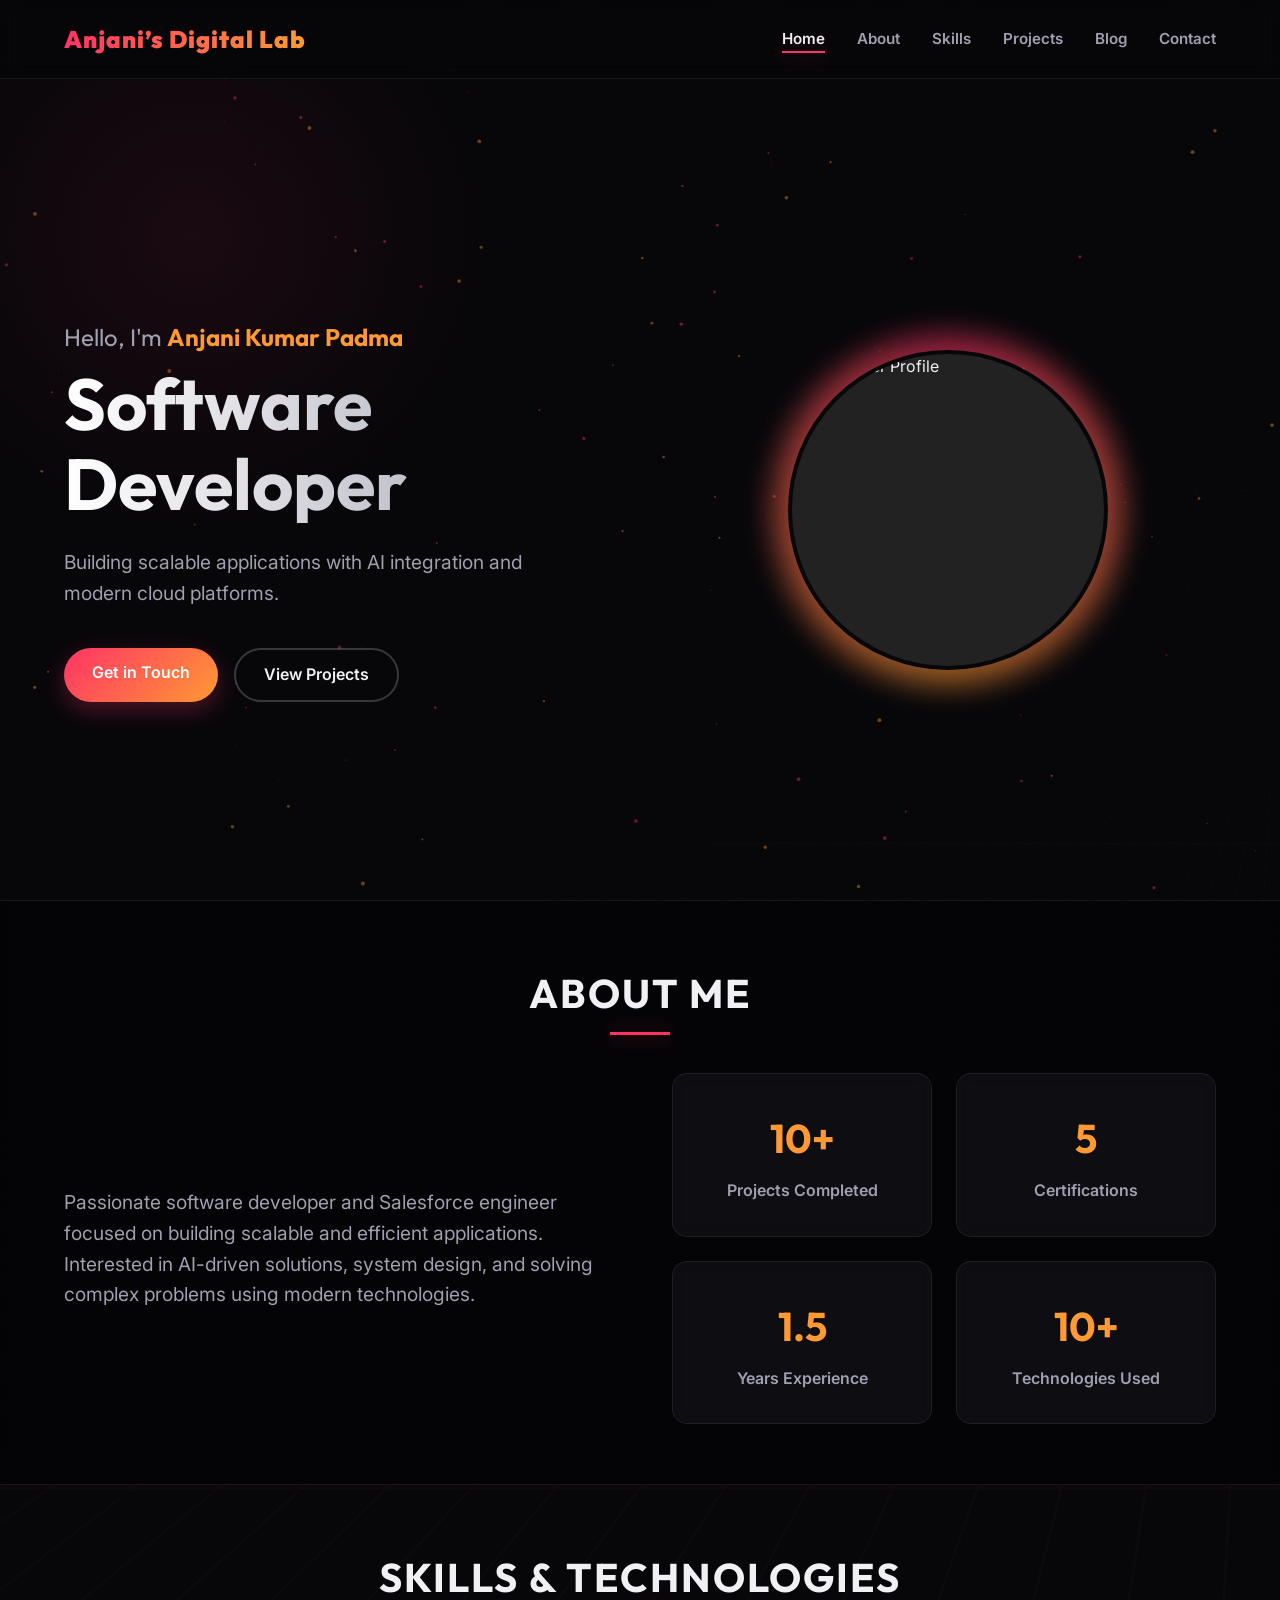
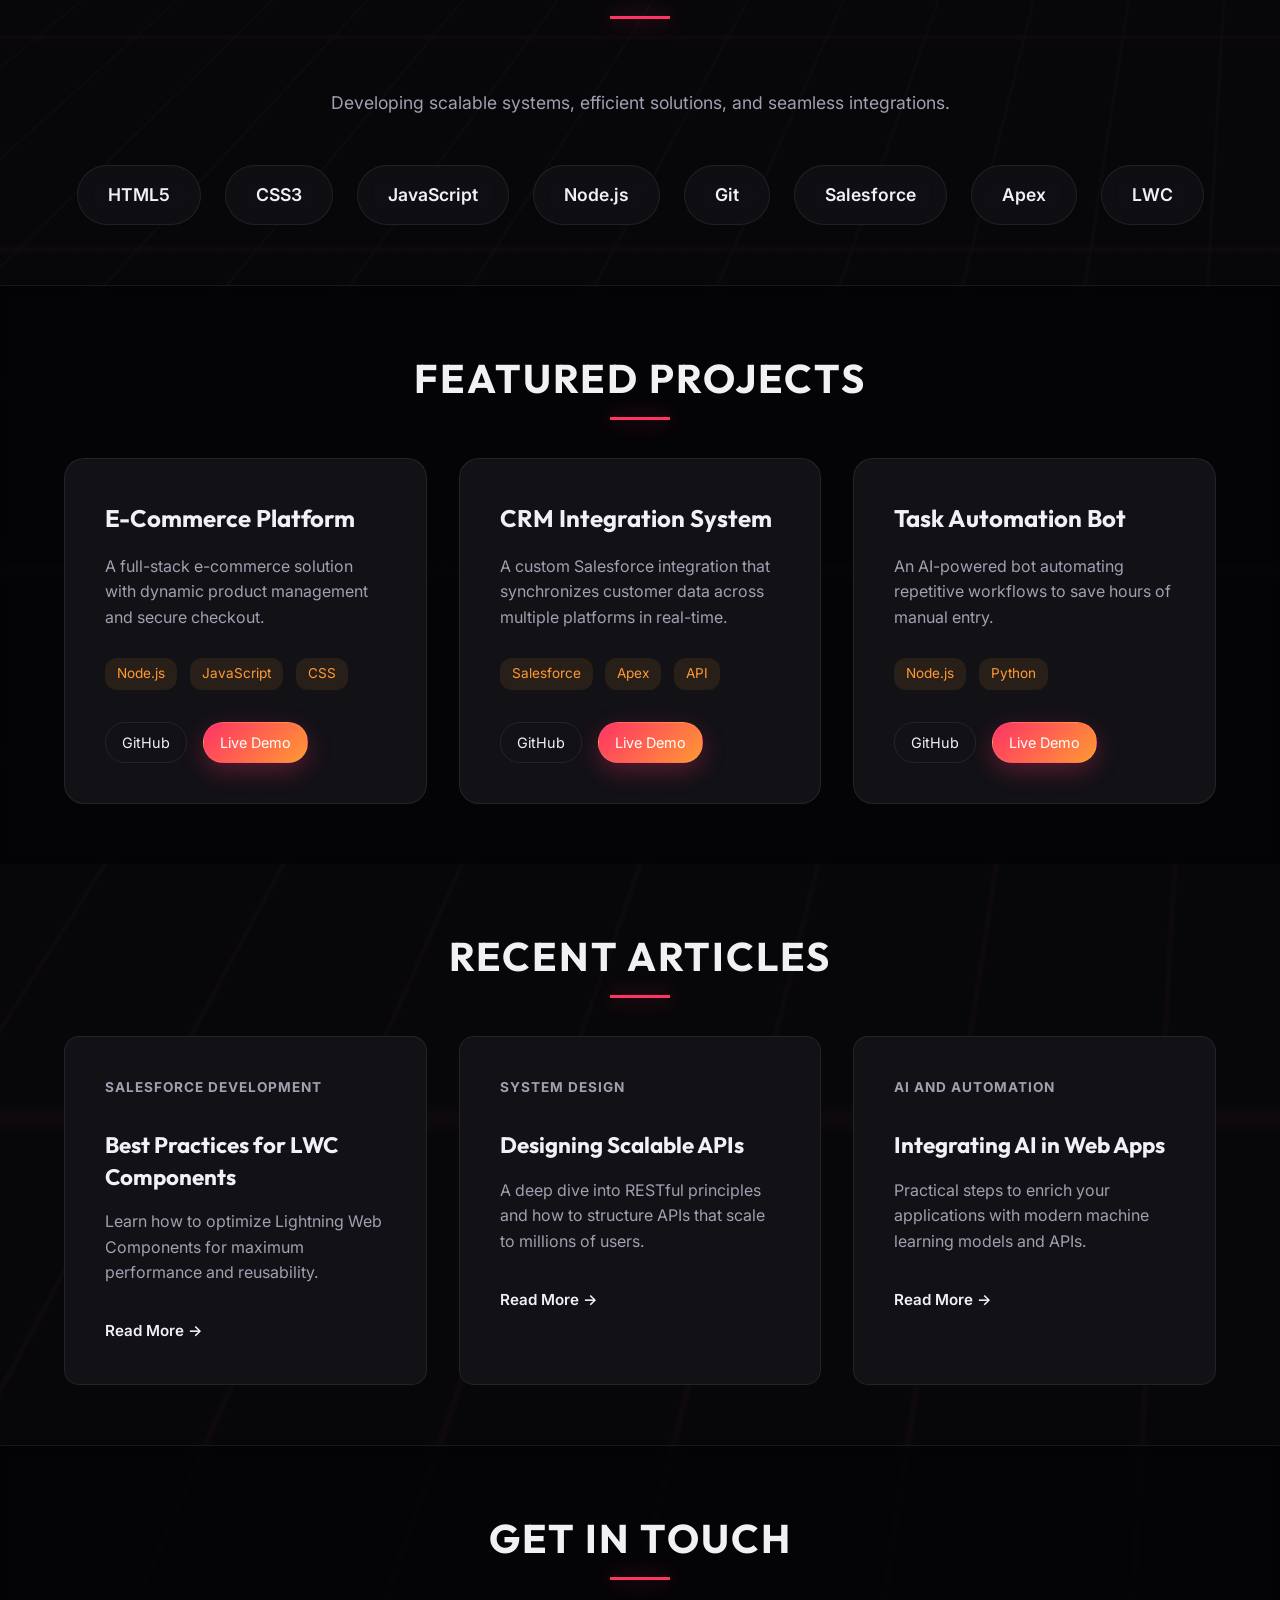
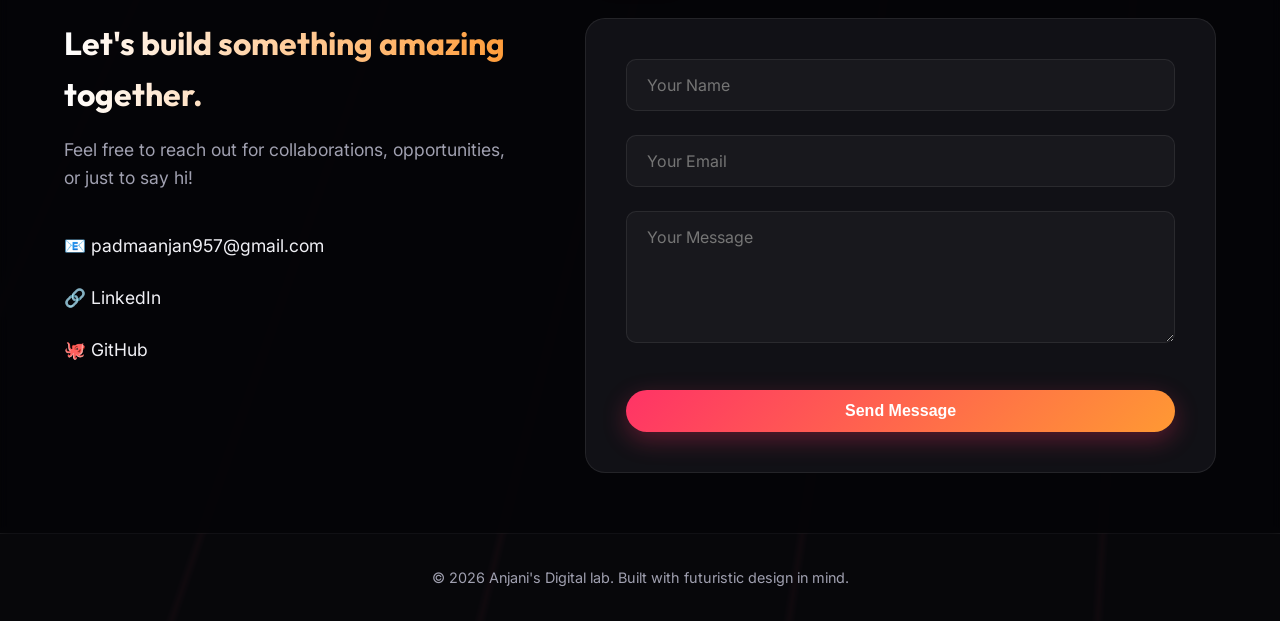
==== index.html @ 0fab0968 "Add files via upload" ====
<!DOCTYPE html>
<html lang="en">

<head>
    <meta charset="UTF-8">
    <meta name="viewport" content="width=device-width, initial-scale=1.0">
    <meta name="description" content="Modern Personal Portfolio of a Software Developer">
    <title>Software Developer Portfolio</title>
    <link rel="stylesheet" href="style.css">
    <link
        href="https://fonts.googleapis.com/css2?family=Inter:wght@300;400;600;800&family=Outfit:wght@400;700;900&display=swap"
        rel="stylesheet">
</head>

<body>
    <!-- Animated Cyberpunk Background -->
    <div class="cyber-grid"></div>
    <canvas id="particleCanvas"></canvas>

    <nav class="navbar">
        <div class="nav-logo">Anjani’s Digital Lab</div>
        <ul class="nav-links">
            <li><a href="#hero" class="active">Home</a></li>
            <li><a href="#about">About</a></li>
            <li><a href="#skills">Skills</a></li>
            <li><a href="#projects">Projects</a></li>
            <li><a href="#blog">Blog</a></li>
            <li><a href="#contact">Contact</a></li>
        </ul>
        <div class="hamburger">
            <span class="bar"></span>
            <span class="bar"></span>
            <span class="bar"></span>
        </div>
    </nav>

    <main>
        <!-- Hero Section -->
        <section id="hero" class="hero-section">
            <div class="hero-content">
                <h2 class="greeting">Hello, I'm <span class="highlight">Anjani Kumar Padma</span></h2>
                <h1 class="title">Software Developer</h1>
                <p class="subtitle">Building scalable applications with AI integration and modern cloud platforms.
                </p>
                <div class="hero-buttons">
                    <a href="#contact" class="btn btn-primary">Get in Touch</a>
                    <a href="#projects" class="btn btn-outline">View Projects</a>
                </div>
            </div>
            <div class="hero-image-container">
                <div class="glow-circle"></div>
                <img src="assets/profile-placeholder.jpg" alt="Developer Profile" class="hero-img" id="profile-img">
            </div>
        </section>

        <!-- About Section -->
        <section id="about" class="about-section">
            <h2 class="section-title">About Me</h2>
            <div class="about-container">
                <div class="about-text">
                    <p>Passionate software developer and Salesforce engineer focused on building scalable and efficient
                        applications. Interested in AI-driven solutions, system design, and solving complex problems
                        using modern technologies.
                    </p>
                </div>
                <div class="metrics-grid">
                    <div class="metric-card">
                        <h3>10+</h3>
                        <p>Projects Completed</p>
                    </div>
                    <div class="metric-card">
                        <h3>5</h3>
                        <p>Certifications</p>
                    </div>
                    <div class="metric-card">
                        <h3>1.5</h3>
                        <p>Years Experience</p>
                    </div>
                    <div class="metric-card">
                        <h3>10+</h3>
                        <p>Technologies Used</p>
                    </div>
                </div>
            </div>
        </section>

        <!-- Skills Section -->
        <section id="skills" class="skills-section">
            <h2 class="section-title">Skills & Technologies</h2>
            <p class="section-subtitle">Developing scalable systems, efficient solutions, and seamless integrations.</p>
            <div class="skills-grid">
                <div class="skill-badge">HTML5</div>
                <div class="skill-badge">CSS3</div>
                <div class="skill-badge">JavaScript</div>
                <div class="skill-badge">Node.js</div>
                <div class="skill-badge">Git</div>
                <div class="skill-badge">Salesforce</div>
                <div class="skill-badge">Apex</div>
                <div class="skill-badge">LWC</div>
            </div>
        </section>

        <!-- Projects Section -->
        <section id="projects" class="projects-section">
            <h2 class="section-title">Featured Projects</h2>
            <div class="projects-grid">
                <div class="project-card">
                    <div class="project-content">
                        <h3>E-Commerce Platform</h3>
                        <p>A full-stack e-commerce solution with dynamic product management and secure checkout.</p>
                        <div class="project-tech">
                            <span>Node.js</span><span>JavaScript</span><span>CSS</span>
                        </div>
                        <div class="project-links">
                            <a href="#" class="btn-small">GitHub</a>
                            <a href="#" class="btn-small btn-primary">Live Demo</a>
                        </div>
                    </div>
                </div>
                <div class="project-card">
                    <div class="project-content">
                        <h3>CRM Integration System</h3>
                        <p>A custom Salesforce integration that synchronizes customer data across multiple platforms in
                            real-time.</p>
                        <div class="project-tech">
                            <span>Salesforce</span><span>Apex</span><span>API</span>
                        </div>
                        <div class="project-links">
                            <a href="#" class="btn-small">GitHub</a>
                            <a href="#" class="btn-small btn-primary">Live Demo</a>
                        </div>
                    </div>
                </div>
                <div class="project-card">
                    <div class="project-content">
                        <h3>Task Automation Bot</h3>
                        <p>An AI-powered bot automating repetitive workflows to save hours of manual entry.</p>
                        <div class="project-tech">
                            <span>Node.js</span><span>Python</span>
                        </div>
                        <div class="project-links">
                            <a href="#" class="btn-small">GitHub</a>
                            <a href="#" class="btn-small btn-primary">Live Demo</a>
                        </div>
                    </div>
                </div>
            </div>
        </section>

        <!-- Blog Section -->
        <section id="blog" class="blog-section">
            <h2 class="section-title">Recent Articles</h2>
            <div class="blog-grid">
                <article class="blog-card">
                    <p class="blog-category">Salesforce Development</p>
                    <h3>Best Practices for LWC Components</h3>
                    <p>Learn how to optimize Lightning Web Components for maximum performance and reusability.</p>
                    <a href="blog-lwc.html" class="read-more">Read More &rarr;</a>
                </article>
                <article class="blog-card">
                    <p class="blog-category">System Design</p>
                    <h3>Designing Scalable APIs</h3>
                    <p>A deep dive into RESTful principles and how to structure APIs that scale to millions of users.
                    </p>
                    <a href="blog-api.html" class="read-more">Read More &rarr;</a>
                </article>
                <article class="blog-card">
                    <p class="blog-category">AI and Automation</p>
                    <h3>Integrating AI in Web Apps</h3>
                    <p>Practical steps to enrich your applications with modern machine learning models and APIs.</p>
                    <a href="blog-ai.html" class="read-more">Read More &rarr;</a>
                </article>
            </div>
        </section>

        <!-- Contact Section -->
        <section id="contact" class="contact-section">
            <h2 class="section-title">Get In Touch</h2>
            <div class="contact-container">
                <div class="contact-info">
                    <h3>Let's build something amazing together.</h3>
                    <p>Feel free to reach out for collaborations, opportunities, or just to say hi!</p>
                    <div class="contact-links">
                        <a href="mailto:hello@example.com" class="contact-link">📧 padmaanjan957@gmail.com</a>
                        <a href="#" class="contact-link">🔗 LinkedIn</a>
                        <a href="#" class="contact-link">🐙 GitHub</a>
                    </div>
                </div>
                <form class="contact-form" id="contactForm">
                    <div class="input-group">
                        <input type="text" id="name" required placeholder="Your Name">
                    </div>
                    <div class="input-group">
                        <input type="email" id="email" required placeholder="Your Email">
                    </div>
                    <div class="input-group">
                        <textarea id="message" rows="5" required placeholder="Your Message"></textarea>
                    </div>
                    <button type="submit" class="btn btn-primary submit-btn">Send Message</button>
                </form>
            </div>
        </section>
    </main>

    <footer>
        <p>&copy; 2026 Anjani's Digital lab. Built with futuristic design in mind.</p>
    </footer>

    <script src="main.js"></script>
</body>

</html>
---- style.css ----
/* ========== CSS Variables ========== */
:root {
    --bg-dark: #07070a;
    --bg-darker: #040406;
    --bg-card: #111116;

    --text-main: #f0f0f5;
    --text-muted: #a0a0b0;

    --neon-accent: #ff3366;
    --neon-secondary: #ff9933;

    --glow-primary: 0 0 20px rgba(255, 51, 102, 0.5);
    --glow-secondary: 0 0 20px rgba(255, 153, 51, 0.4);

    --border-subtle: rgba(255, 255, 255, 0.08);

    --font-heading: 'Outfit', sans-serif;
    --font-body: 'Inter', sans-serif;

    --transition-smooth: all 0.3s cubic-bezier(0.25, 0.46, 0.45, 0.94);
}

/* ========== Base Reset ========== */
* {
    margin: 0;
    padding: 0;
    box-sizing: border-box;
}

html {
    scroll-behavior: smooth;
    font-size: 16px;
}

body {
    background-color: var(--bg-dark);
    color: var(--text-main);
    font-family: var(--font-body);
    line-height: 1.6;
    overflow-x: hidden;
    position: relative;
    z-index: 0;
}

/* Cyberpunk Grid Background */
.cyber-grid {
    position: fixed;
    top: 0;
    left: 0;
    width: 200vw;
    height: 200vh;
    background-image: 
        linear-gradient(rgba(255, 51, 102, 0.05) 1px, transparent 1px),
        linear-gradient(90deg, rgba(255, 51, 102, 0.05) 1px, transparent 1px);
    background-size: 50px 50px;
    z-index: -2;
    transform: perspective(500px) rotateX(60deg) translateY(-100px) translateZ(-200px);
    animation: gridMove 20s linear infinite;
    opacity: 0.6;
    pointer-events: none;
}

@keyframes gridMove {
    0% { transform: perspective(500px) rotateX(60deg) translateY(0) translateZ(-200px); }
    100% { transform: perspective(500px) rotateX(60deg) translateY(50px) translateZ(-200px); }
}

/* Particle Canvas */
#particleCanvas {
    position: fixed;
    top: 0;
    left: 0;
    width: 100vw;
    height: 100vh;
    z-index: -1;
    pointer-events: none;
}

h1,
h2,
h3,
h4 {
    font-family: var(--font-heading);
    font-weight: 700;
}

a {
    text-decoration: none;
    color: inherit;
    transition: var(--transition-smooth);
}

/* ========== Typography ========== */
.section-title {
    font-size: 2.5rem;
    text-align: center;
    margin-bottom: 3rem;
    color: var(--text-main);
    text-transform: uppercase;
    letter-spacing: 2px;
    position: relative;
    display: inline-block;
    width: 100%;
}

.section-title::after {
    content: '';
    position: absolute;
    bottom: -10px;
    left: 50%;
    transform: translateX(-50%);
    width: 60px;
    height: 3px;
    background: var(--neon-accent);
    box-shadow: var(--glow-primary);
}

.section-subtitle {
    text-align: center;
    color: var(--text-muted);
    font-size: 1.1rem;
    margin-top: 2rem;
    margin-bottom: 3rem;
}

/* ========== Buttons ========== */
.btn {
    display: inline-block;
    padding: 12px 28px;
    border-radius: 30px;
    font-size: 1rem;
    font-weight: 600;
    cursor: pointer;
    transition: var(--transition-smooth);
    text-align: center;
}

.btn-primary {
    background: linear-gradient(135deg, var(--neon-accent), var(--neon-secondary));
    color: #fff;
    border: none;
    box-shadow: rgba(255, 51, 102, 0.3) 0px 8px 24px;
}

.btn-primary:hover {
    transform: translateY(-3px);
    box-shadow: rgba(255, 51, 102, 0.6) 0px 12px 28px;
    filter: brightness(1.1);
}

.btn-outline {
    background: transparent;
    color: var(--text-main);
    border: 2px solid rgba(255, 255, 255, 0.2);
}

.btn-outline:hover {
    border-color: var(--neon-accent);
    color: var(--neon-accent);
    box-shadow: inset 0 0 10px rgba(255, 51, 102, 0.2);
}

.btn-small {
    padding: 8px 16px;
    border-radius: 20px;
    font-size: 0.9rem;
    border: 1px solid var(--border-subtle);
}

/* ========== Navigation ========== */
.navbar {
    position: fixed;
    top: 0;
    width: 100%;
    padding: 20px 5%;
    display: flex;
    justify-content: space-between;
    align-items: center;
    z-index: 1000;
    background: rgba(7, 7, 10, 0.85);
    backdrop-filter: blur(10px);
    border-bottom: 1px solid var(--border-subtle);
    transition: padding 0.3s ease;
}

.navbar.scrolled {
    padding: 15px 5%;
    box-shadow: 0 5px 20px rgba(0, 0, 0, 0.5);
}

.nav-logo {
    font-family: var(--font-heading);
    font-size: 1.5rem;
    font-weight: 900;
    background: linear-gradient(90deg, var(--neon-accent), var(--neon-secondary));
    -webkit-background-clip: text;
    -webkit-text-fill-color: transparent;
    letter-spacing: 1px;
}

.nav-links {
    display: flex;
    list-style: none;
    gap: 2rem;
}

.nav-links a {
    font-size: 0.95rem;
    font-weight: 600;
    color: var(--text-muted);
    position: relative;
}

.nav-links a::after {
    content: '';
    position: absolute;
    bottom: -5px;
    left: 0;
    width: 0;
    height: 2px;
    background: var(--neon-accent);
    transition: var(--transition-smooth);
    box-shadow: var(--glow-primary);
}

.nav-links a:hover,
.nav-links a.active {
    color: var(--text-main);
}

.nav-links a:hover::after,
.nav-links a.active::after {
    width: 100%;
}

.hamburger {
    display: none;
    cursor: pointer;
}

.hamburger .bar {
    display: block;
    width: 25px;
    height: 3px;
    margin: 5px auto;
    background-color: var(--text-main);
    transition: var(--transition-smooth);
}

/* ========== Main Sections ========== */
section {
    padding: 60px 5%;
    min-height: auto;
    display: flex;
    flex-direction: column;
    justify-content: center;
}

/* Hero Section */
.hero-section {
    flex-direction: row;
    align-items: center;
    justify-content: center;
    gap: 5rem;
    margin-top: 80px;
    padding-bottom: 20px;
    /* offset navbar */
    position: relative;
    overflow: hidden;
    min-height: calc(100vh - 80px); /* Fill screen but account for navbar */
    max-width: 1400px;
    margin-left: auto;
    margin-right: auto;
}

/* Background gradient orb */
.hero-section::before {
    content: '';
    position: absolute;
    top: -20%;
    left: -10%;
    width: 50vw;
    height: 50vw;
    background: radial-gradient(circle, rgba(255, 51, 102, 0.08) 0%, rgba(7, 7, 10, 0) 70%);
    z-index: -1;
    border-radius: 50%;
}

.hero-content {
    flex: 1;
    max-width: 600px;
    z-index: 2;
}

.greeting {
    font-size: 1.5rem;
    color: var(--text-muted);
    margin-bottom: 0.5rem;
    font-weight: 400;
}

.greeting .highlight {
    color: var(--neon-secondary);
    font-family: var(--font-heading);
    font-weight: 700;
}

.title {
    font-size: 4.5rem;
    line-height: 1.1;
    margin-bottom: 1.5rem;
    background: linear-gradient(to right, #fff, #a0a0b0);
    -webkit-background-clip: text;
    -webkit-text-fill-color: transparent;
}

.subtitle {
    font-size: 1.2rem;
    color: var(--text-muted);
    margin-bottom: 2.5rem;
    max-width: 500px;
}

.hero-buttons {
    display: flex;
    gap: 1rem;
}

.hero-image-container {
    flex: 1;
    display: flex;
    justify-content: center;
    position: relative;
    z-index: 2;
}

.glow-circle {
    position: absolute;
    width: 350px;
    height: 350px;
    background: conic-gradient(from 0deg, var(--neon-accent), var(--neon-secondary), var(--neon-accent));
    border-radius: 50%;
    top: 50%;
    left: 50%;
    transform: translate(-50%, -50%);
    filter: blur(15px);
    opacity: 0.6;
    animation: rotateGlow 10s linear infinite;
    z-index: 1;
}

.hero-img {
    position: relative;
    width: 320px;
    height: 320px;
    border-radius: 50%;
    object-fit: cover;
    z-index: 2;
    border: 4px solid var(--bg-dark);
    background-color: #222;
}

@keyframes rotateGlow {
    0% {
        transform: translate(-50%, -50%) rotate(0deg);
    }

    100% {
        transform: translate(-50%, -50%) rotate(360deg);
    }
}

/* About Section */
.about-section {
    background-color: rgba(4, 4, 6, 0.7);
    backdrop-filter: blur(5px);
    border-top: 1px solid var(--border-subtle);
    border-bottom: 1px solid var(--border-subtle);
}

.about-container {
    display: flex;
    gap: 4rem;
    align-items: center;
    max-width: 1400px;
    margin: 0 auto;
}

.about-text {
    flex: 1;
    font-size: 1.2rem;
    color: var(--text-muted);
}

.metrics-grid {
    flex: 1;
    display: grid;
    grid-template-columns: repeat(2, 1fr);
    gap: 1.5rem;
}

.metric-card {
    background: rgba(17, 17, 22, 0.8);
    backdrop-filter: blur(10px);
    padding: 2rem;
    border-radius: 15px;
    border: 1px solid var(--border-subtle);
    text-align: center;
    transition: var(--transition-smooth);
}

.metric-card:hover {
    transform: translateY(-5px);
    border-color: rgba(255, 153, 51, 0.4);
    box-shadow: 0 10px 30px rgba(0, 0, 0, 0.5);
}

.metric-card h3 {
    font-size: 2.5rem;
    color: var(--neon-secondary);
    margin-bottom: 0.5rem;
}

.metric-card p {
    color: var(--text-muted);
    font-weight: 600;
}

/* Skills Section */
.skills-section {
    align-items: center;
    background-color: transparent;
}

.skills-grid {
    display: flex;
    flex-wrap: wrap;
    justify-content: center;
    gap: 1.5rem;
    max-width: 1400px;
    margin: 0 auto;
}

.skill-badge {
    background: rgba(17, 17, 22, 0.8);
    backdrop-filter: blur(10px);
    padding: 15px 30px;
    border-radius: 50px;
    border: 1px solid var(--border-subtle);
    font-weight: 600;
    font-size: 1.1rem;
    color: var(--text-main);
    transition: var(--transition-smooth);
    display: flex;
    align-items: center;
    gap: 10px;
}

.skill-badge:hover {
    border-color: var(--neon-accent);
    color: var(--neon-accent);
    transform: translateY(-3px) scale(1.05);
    box-shadow: var(--glow-primary);
}

/* Projects Section */
.projects-section {
    background-color: rgba(4, 4, 6, 0.7);
    backdrop-filter: blur(5px);
    border-top: 1px solid var(--border-subtle);
    align-items: center;
}

.projects-grid {
    display: grid;
    grid-template-columns: repeat(auto-fit, minmax(350px, 1fr));
    gap: 2rem;
    width: 100%;
    max-width: 1400px;
}

.project-card {
    background: var(--bg-card);
    border-radius: 20px;
    overflow: hidden;
    border: 1px solid var(--border-subtle);
    transition: var(--transition-smooth);
    position: relative;
}

.project-card::before {
    content: '';
    position: absolute;
    top: 0;
    left: 0;
    width: 100%;
    height: 100%;
    background: linear-gradient(to bottom, transparent, rgba(255, 51, 102, 0.05));
    opacity: 0;
    transition: var(--transition-smooth);
    pointer-events: none;
}

.project-card:hover {
    transform: translateY(-10px);
    border-color: rgba(255, 51, 102, 0.3);
    box-shadow: 0 15px 40px rgba(0, 0, 0, 0.6);
}

.project-card:hover::before {
    opacity: 1;
}

.project-content {
    padding: 2.5rem;
}

.project-content h3 {
    font-size: 1.5rem;
    margin-bottom: 1rem;
    color: var(--text-main);
}

.project-content p {
    color: var(--text-muted);
    margin-bottom: 1.5rem;
    min-height: 80px;
}

.project-tech {
    display: flex;
    flex-wrap: wrap;
    gap: 0.8rem;
    margin-bottom: 2rem;
}

.project-tech span {
    font-size: 0.85rem;
    color: var(--neon-secondary);
    background: rgba(255, 153, 51, 0.1);
    padding: 5px 12px;
    border-radius: 12px;
}

.project-links {
    display: flex;
    gap: 1rem;
}

/* Blog Section */
.blog-section {
    align-items: center;
}

.blog-grid {
    display: grid;
    grid-template-columns: repeat(auto-fit, minmax(350px, 1fr));
    gap: 2rem;
    width: 100%;
    max-width: 1400px;
}

.blog-card {
    background: var(--bg-card);
    padding: 2.5rem;
    border-radius: 15px;
    border: 1px solid var(--border-subtle);
    transition: var(--transition-smooth);
}

.blog-card:hover {
    transform: translateY(-5px);
    border-color: rgba(255, 255, 255, 0.2);
}

.blog-category {
    font-size: 0.85rem;
    color: var(--neon-accent);
    text-transform: uppercase;
    letter-spacing: 1px;
    margin-bottom: 1rem;
    font-weight: 700;
}

.blog-card h3 {
    font-size: 1.4rem;
    margin-bottom: 1rem;
    line-height: 1.4;
}

.blog-card p {
    color: var(--text-muted);
    margin-bottom: 2rem;
}

.read-more {
    color: var(--text-main);
    font-weight: 600;
    font-size: 0.95rem;
    display: inline-flex;
    align-items: center;
}

.read-more:hover {
    color: var(--neon-secondary);
}

/* Contact Section */
.contact-section {
    background-color: rgba(4, 4, 6, 0.7);
    backdrop-filter: blur(5px);
    border-top: 1px solid var(--border-subtle);
}

.contact-container {
    display: flex;
    gap: 4rem;
    max-width: 1400px;
    margin: 0 auto;
    width: 100%;
}

.contact-info {
    flex: 1;
}

.contact-info h3 {
    font-size: 2rem;
    margin-bottom: 1rem;
    background: linear-gradient(90deg, #fff, var(--neon-secondary));
    -webkit-background-clip: text;
    -webkit-text-fill-color: transparent;
}

.contact-info p {
    color: var(--text-muted);
    margin-bottom: 2.5rem;
    font-size: 1.1rem;
}

.contact-links {
    display: flex;
    flex-direction: column;
    gap: 1.5rem;
}

.contact-link {
    display: inline-flex;
    align-items: center;
    font-size: 1.1rem;
    color: var(--text-main);
    transition: var(--transition-smooth);
}

.contact-link:hover {
    color: var(--neon-accent);
    transform: translateX(10px);
}

.contact-form {
    flex: 1.2;
    background: var(--bg-card);
    padding: 2.5rem;
    border-radius: 20px;
    border: 1px solid var(--border-subtle);
}

.input-group {
    margin-bottom: 1.5rem;
}

.input-group input,
.input-group textarea {
    width: 100%;
    background: rgba(255, 255, 255, 0.03);
    border: 1px solid var(--border-subtle);
    padding: 15px 20px;
    border-radius: 10px;
    color: var(--text-main);
    font-family: var(--font-body);
    font-size: 1rem;
    transition: var(--transition-smooth);
}

.input-group input:focus,
.input-group textarea:focus {
    outline: none;
    border-color: var(--neon-accent);
    background: rgba(255, 255, 255, 0.05);
}

.submit-btn {
    width: 100%;
    margin-top: 1rem;
}

/* Footer */
footer {
    text-align: center;
    padding: 2rem;
    border-top: 1px solid var(--border-subtle);
    color: var(--text-muted);
    font-size: 0.9rem;
}

/* ========== Responsive Design ========== */
@media (max-width: 992px) {
    .hero-section {
        flex-direction: column-reverse;
        text-align: center;
        gap: 4rem;
        padding-top: 150px;
    }

    .hero-buttons {
        justify-content: center;
    }

    .subtitle {
        margin: 0 auto 2.5rem;
    }

    .about-container {
        flex-direction: column;
    }

    .contact-container {
        flex-direction: column;
    }
}

@media (max-width: 768px) {
    .nav-links {
        display: none;
        position: absolute;
        top: 100%;
        left: 0;
        width: 100%;
        background: var(--bg-darker);
        flex-direction: column;
        text-align: center;
        padding: 20px 0;
        border-bottom: 1px solid var(--border-subtle);
    }

    .nav-links.active {
        display: flex;
    }

    .hamburger {
        display: block;
    }

    .hamburger.active .bar:nth-child(2) {
        opacity: 0;
    }

    .hamburger.active .bar:nth-child(1) {
        transform: translateY(8px) rotate(45deg);
    }

    .hamburger.active .bar:nth-child(3) {
        transform: translateY(-8px) rotate(-45deg);
    }

    .title {
        font-size: 3rem;
    }

    .glow-circle {
        width: 250px;
        height: 250px;
    }

    .hero-img {
        width: 220px;
        height: 220px;
    }

    .metrics-grid {
        grid-template-columns: 1fr;
    }
}

@media (max-width: 480px) {
    .title {
        font-size: 2.5rem;
    }

    .hero-buttons {
        flex-direction: column;
    }

    .skills-grid {
        gap: 1rem;
    }

    .skill-badge {
        padding: 10px 20px;
        font-size: 0.9rem;
    }
}

/* ========== Animation Classes ========== */
.fade-in {
    opacity: 0;
    transform: translateY(30px);
    transition: opacity 0.8s ease-out, transform 0.8s ease-out;
}

.fade-in.appear {
    opacity: 1;
    transform: translateY(0);
}
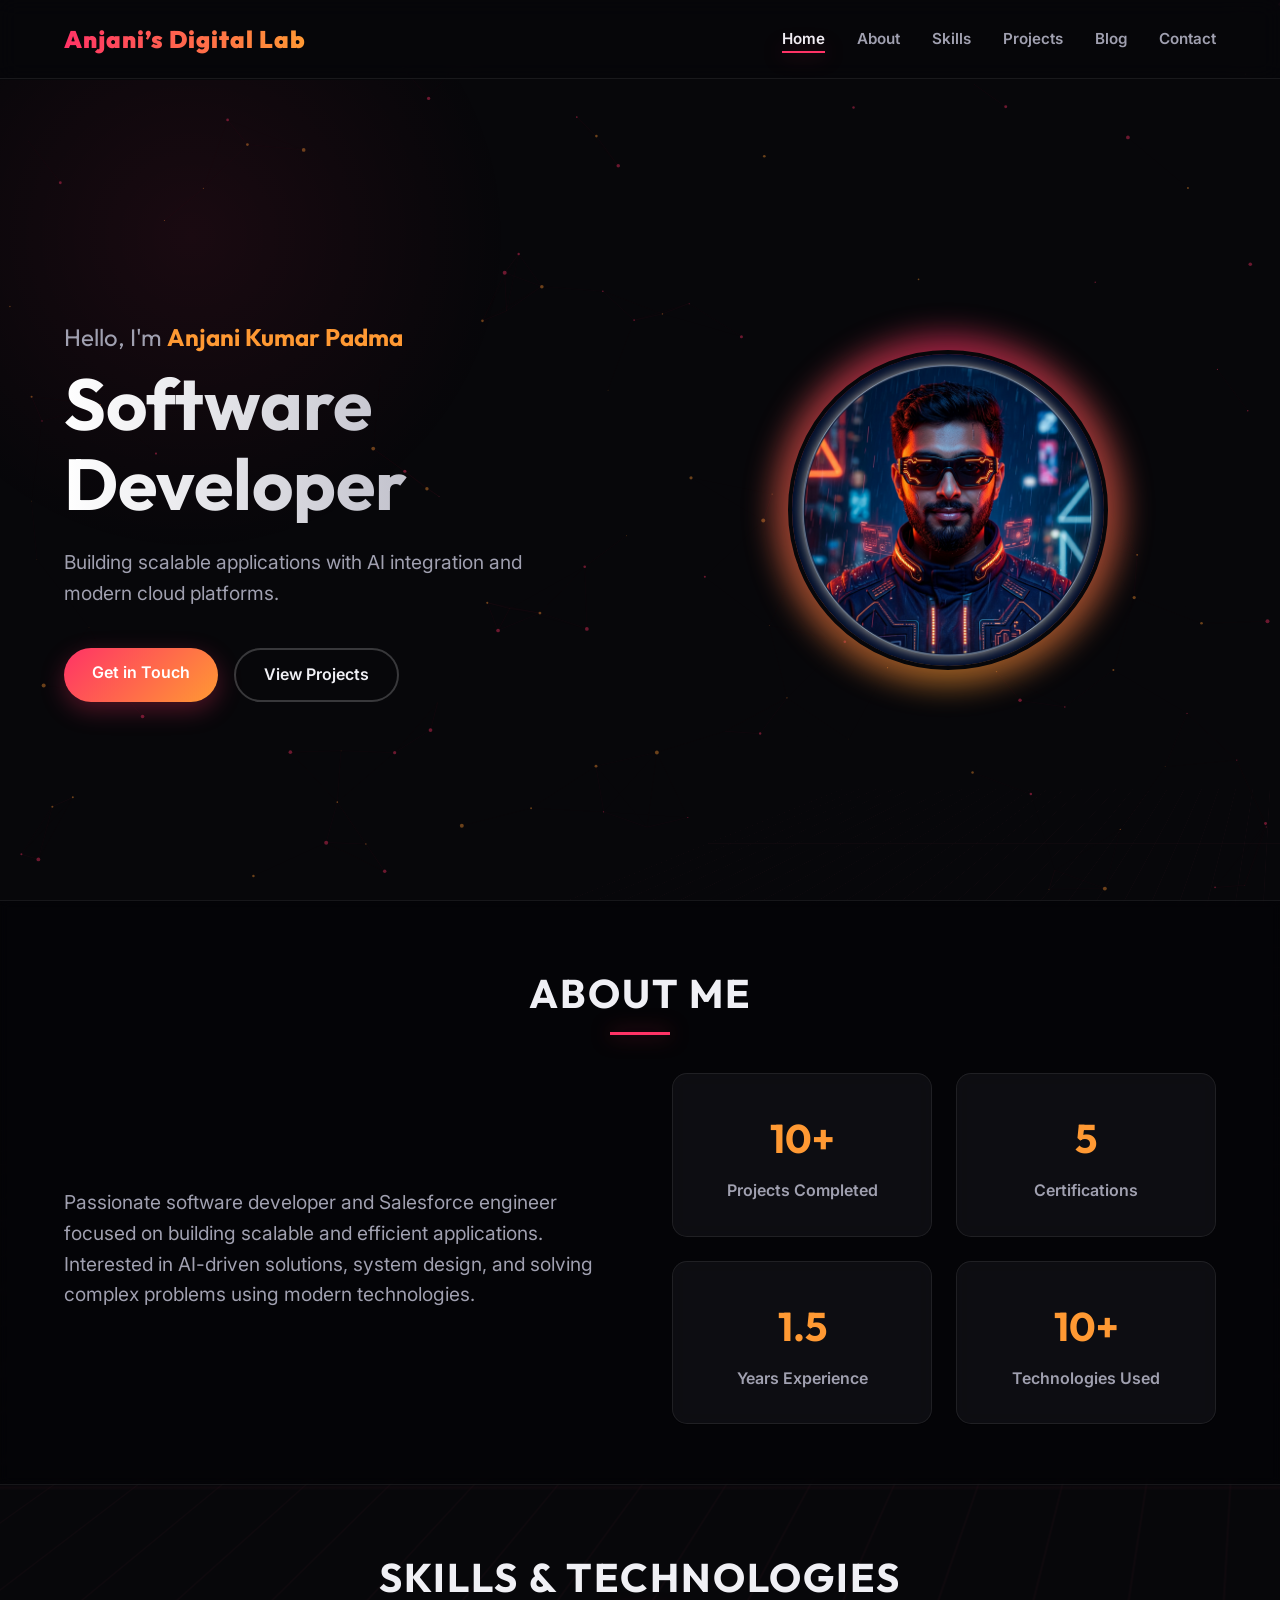
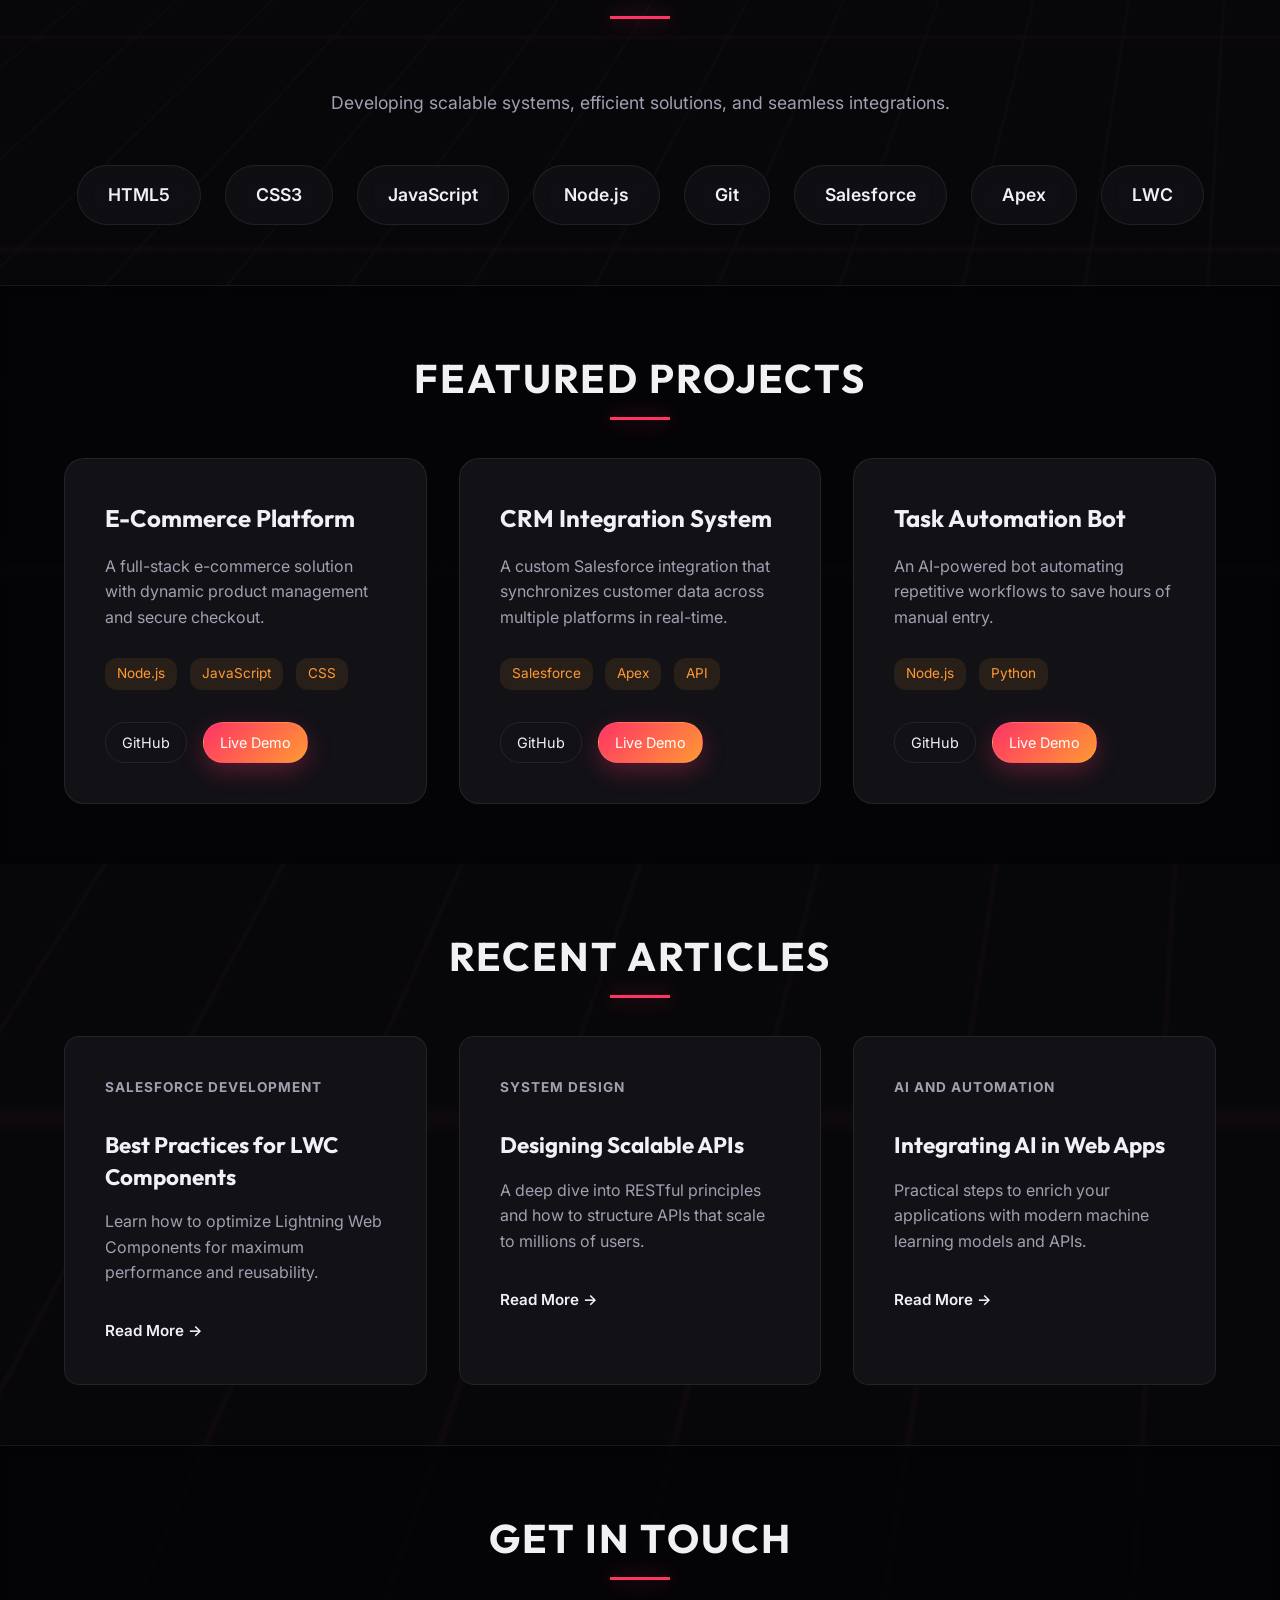
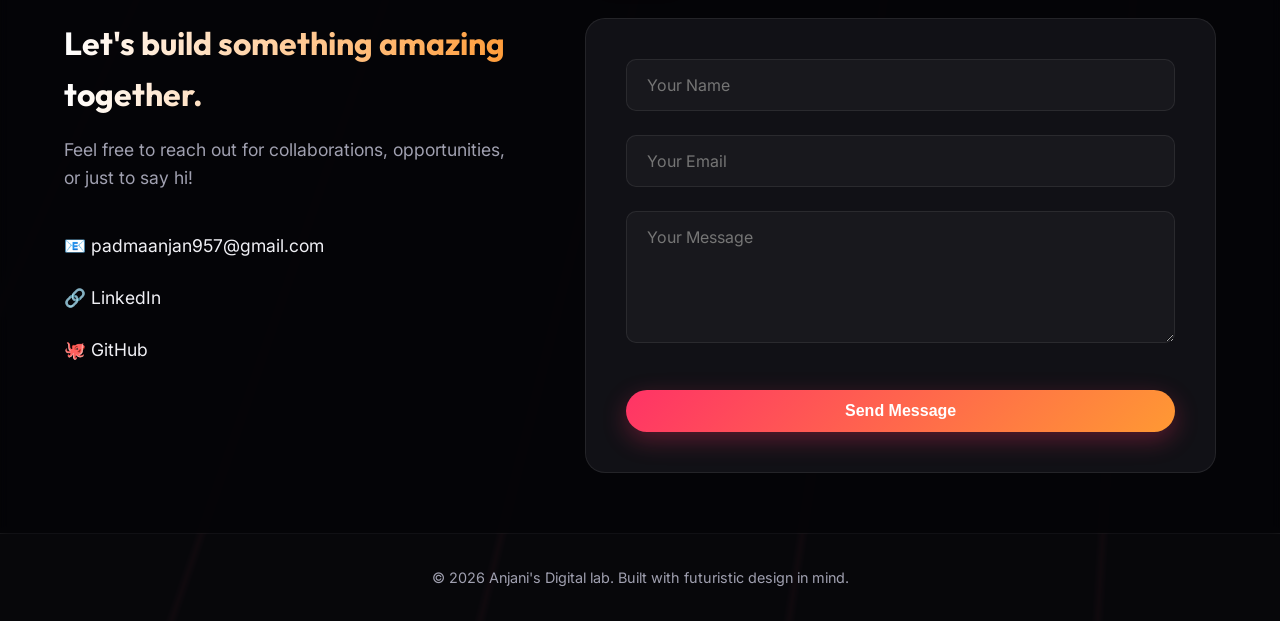
==== commit 38c4aab0: "Add files via upload" ====
--- a/index.html
+++ b/index.html
@@ -49,7 +49,7 @@
             </div>
             <div class="hero-image-container">
                 <div class="glow-circle"></div>
-                <img src="assets/profile-placeholder.jpg" alt="Developer Profile" class="hero-img" id="profile-img">
+                <img src="profile-placeholder.jpg" alt="Developer Profile" class="hero-img" id="profile-img">
             </div>
         </section>
 
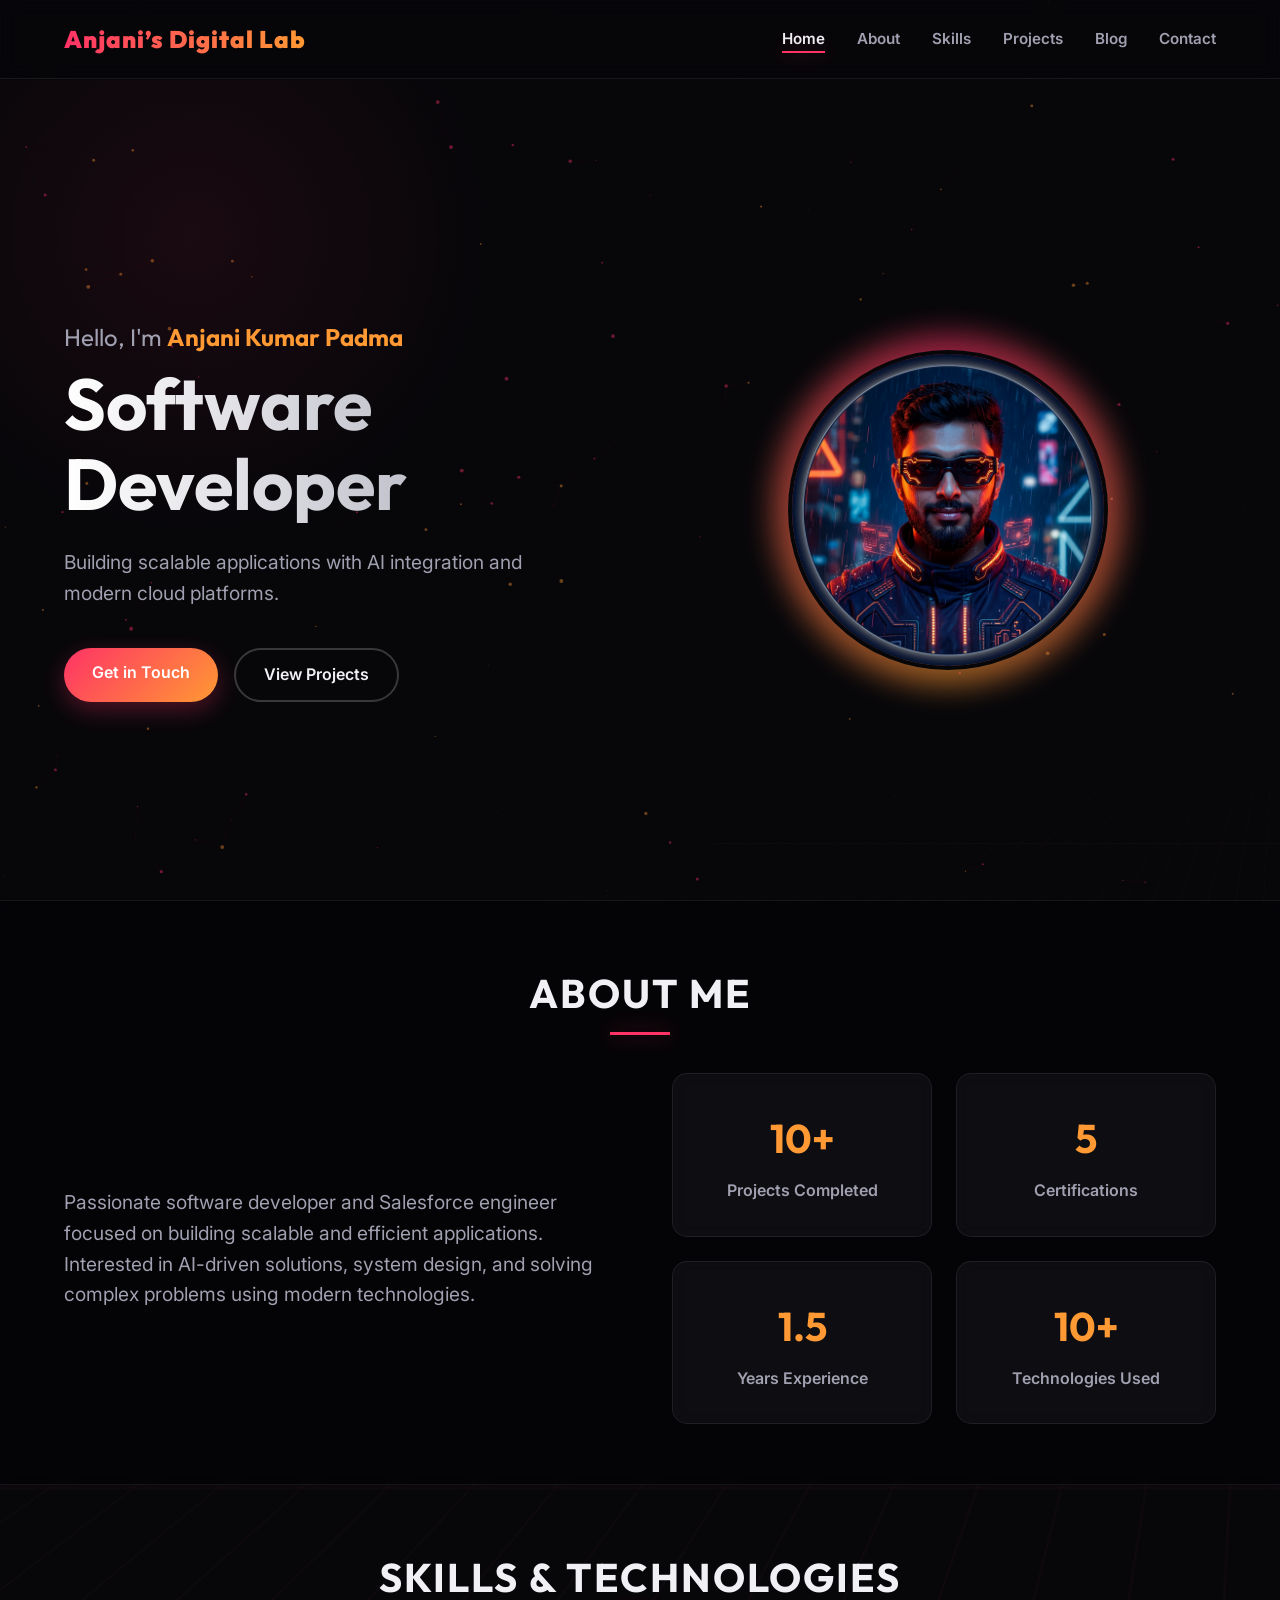
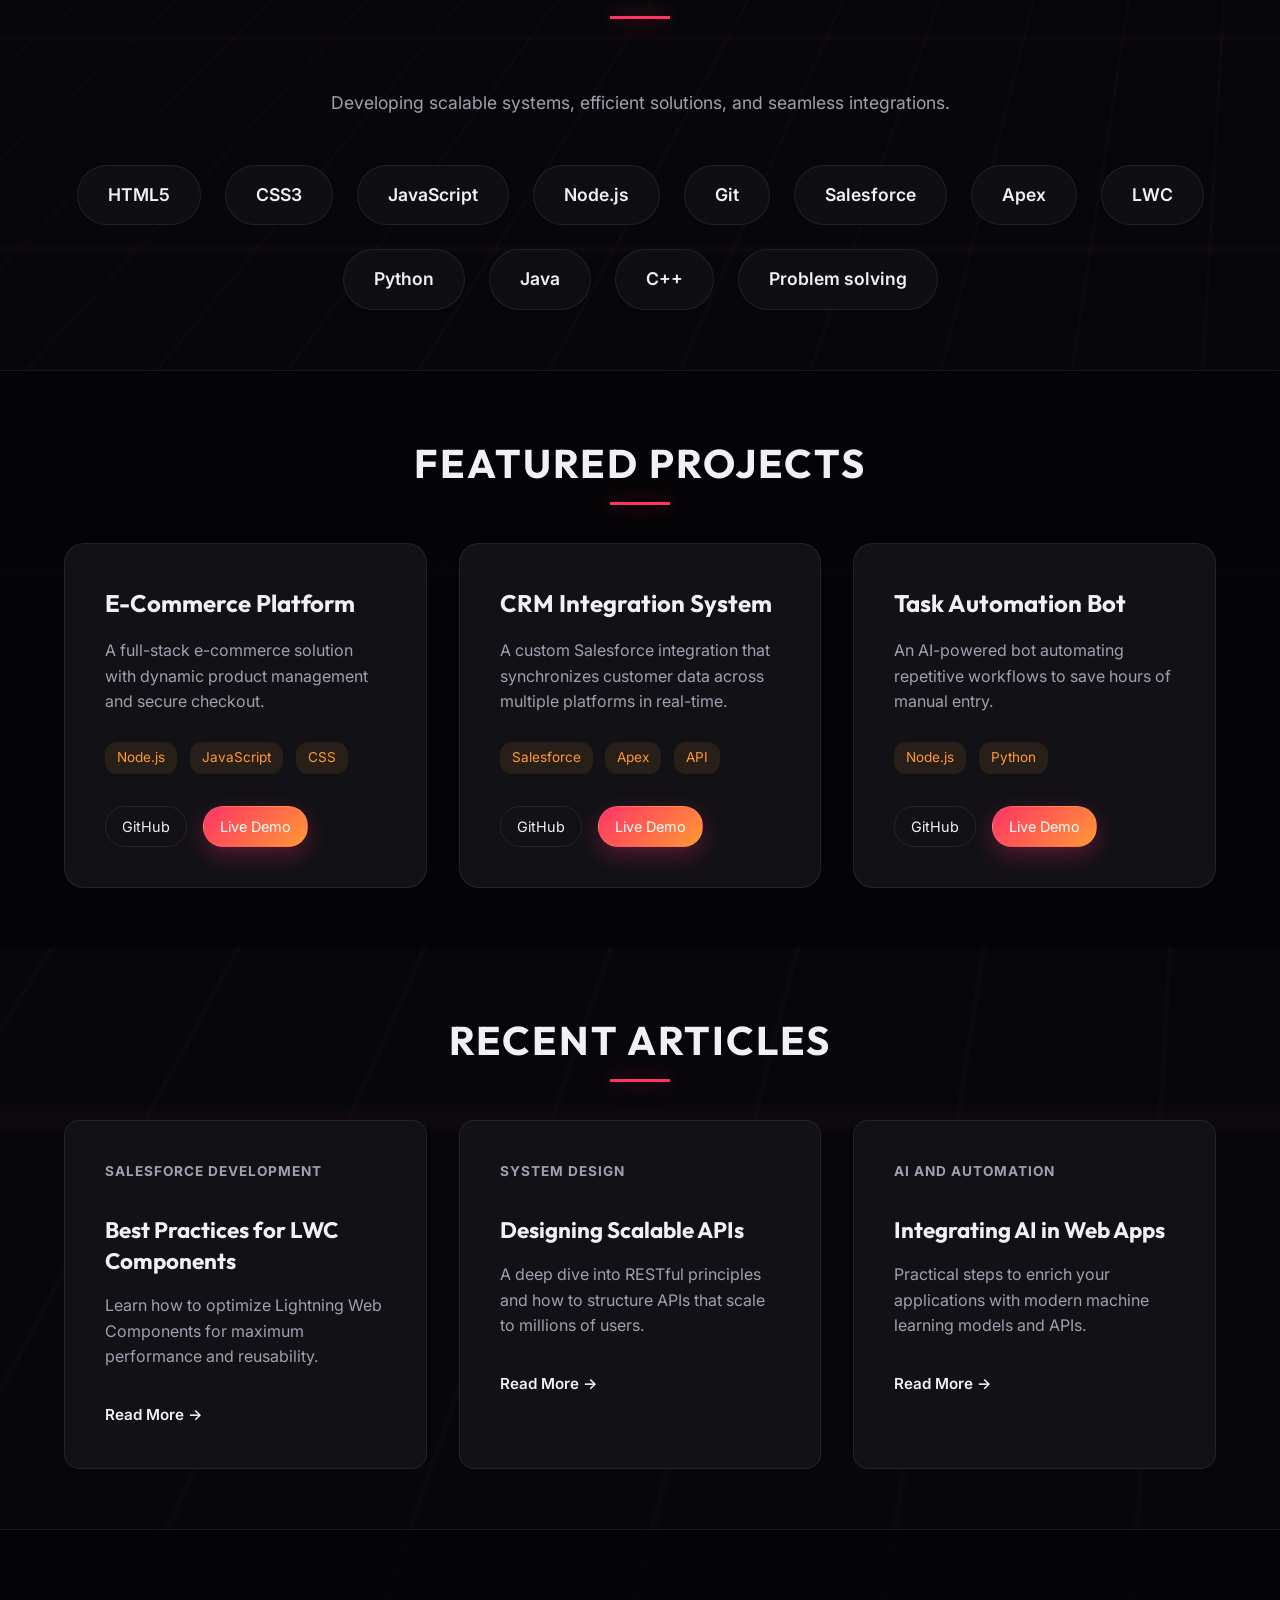
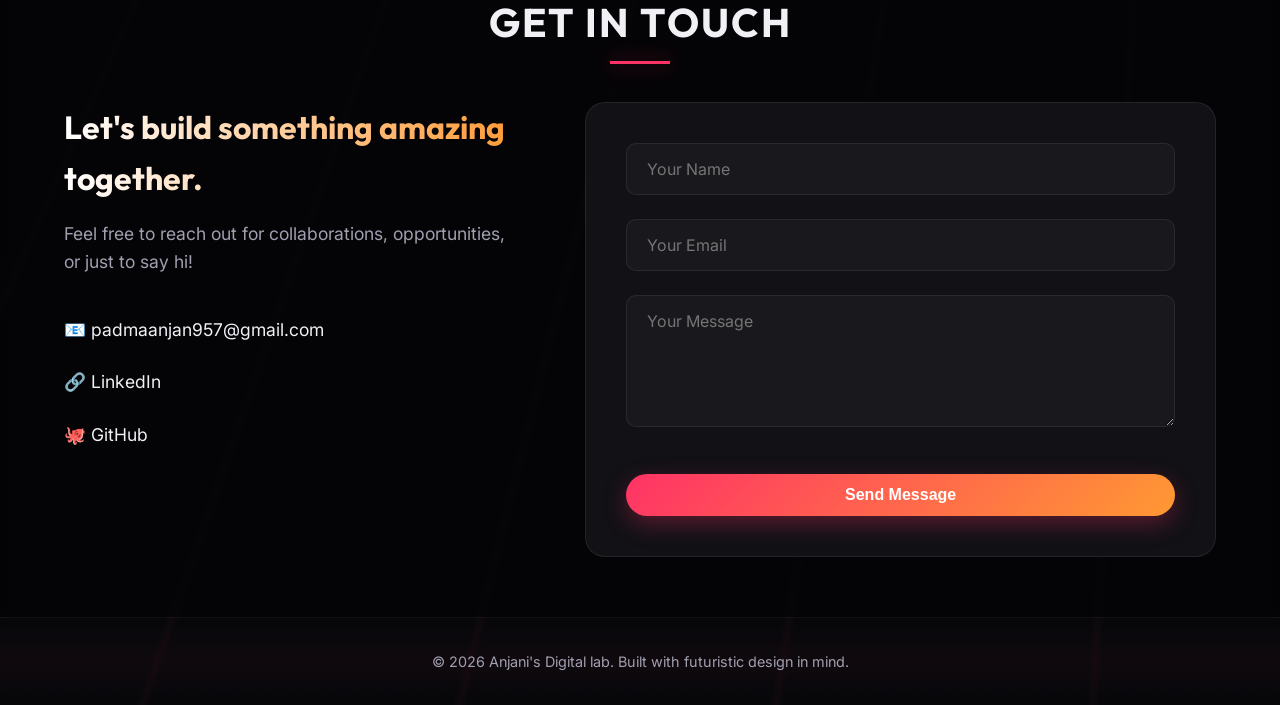
==== commit fffde90e: "Add files via upload" ====
--- a/index.html
+++ b/index.html
@@ -4,8 +4,8 @@
 <head>
     <meta charset="UTF-8">
     <meta name="viewport" content="width=device-width, initial-scale=1.0">
-    <meta name="description" content="Modern Personal Portfolio of a Software Developer">
-    <title>Software Developer Portfolio</title>
+    <meta name="description" content="Portfolio of a software developer passionate about Salesforce and AI.">
+    <title>Anjani Kumar Padma</title>
     <link rel="stylesheet" href="style.css">
     <link
         href="https://fonts.googleapis.com/css2?family=Inter:wght@300;400;600;800&family=Outfit:wght@400;700;900&display=swap"
@@ -97,6 +97,10 @@
                 <div class="skill-badge">Salesforce</div>
                 <div class="skill-badge">Apex</div>
                 <div class="skill-badge">LWC</div>
+                <div class="skill-badge">Python</div>
+                <div class="skill-badge">Java</div>
+                <div class="skill-badge">C++</div>
+                <div class="skill-badge">Problem solving</div>
             </div>
         </section>
 
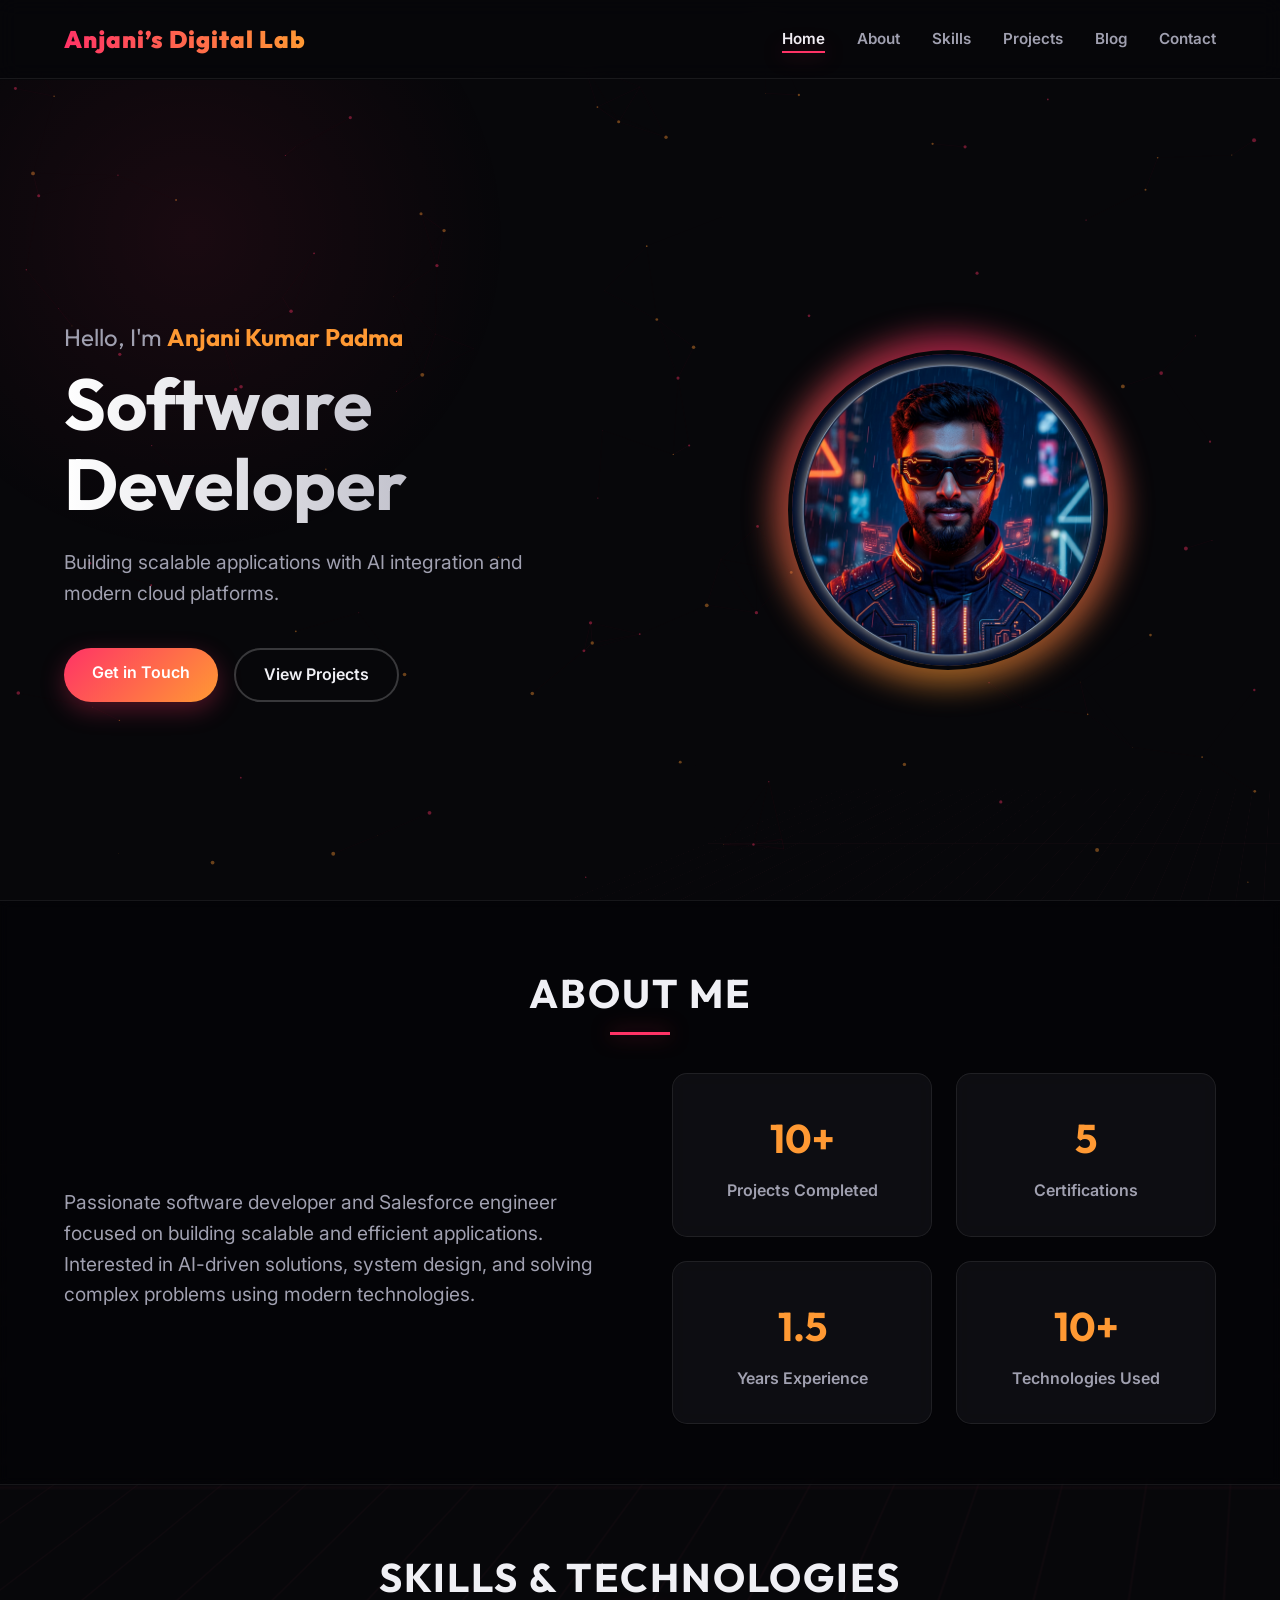
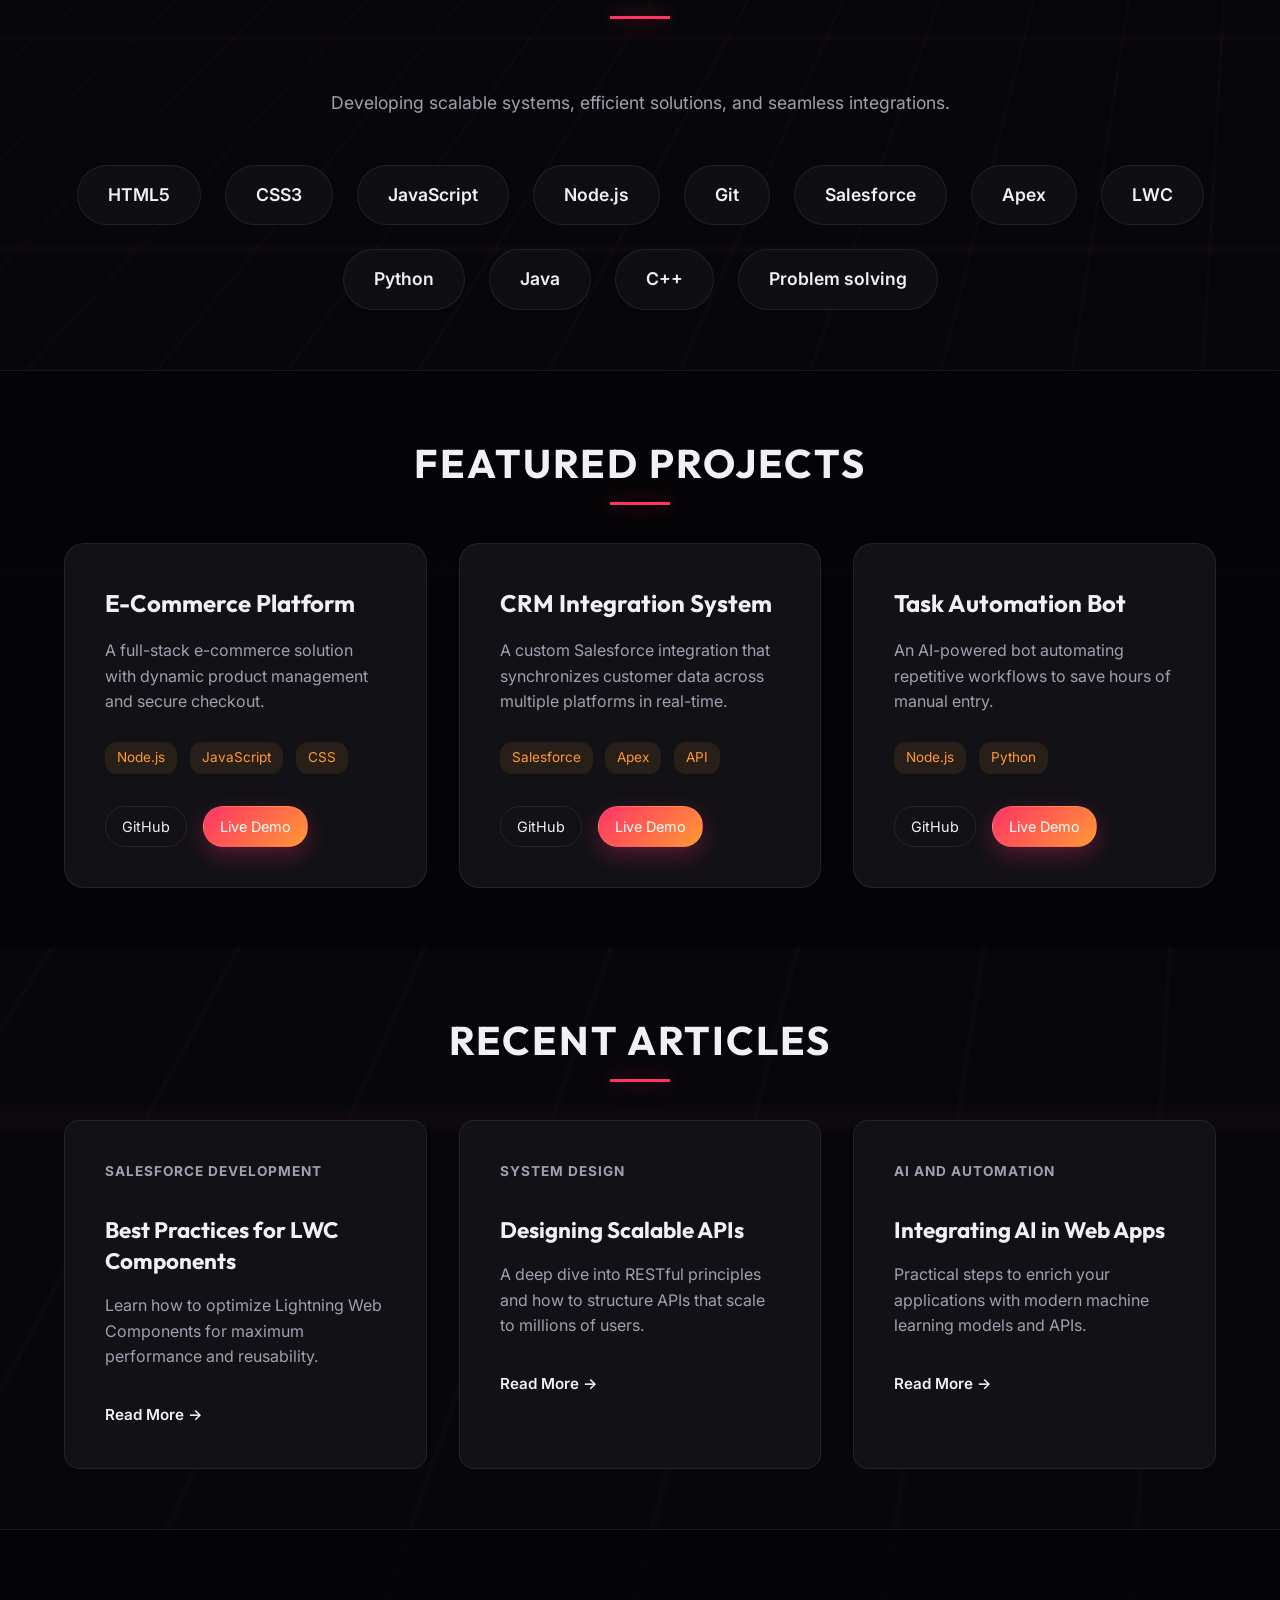
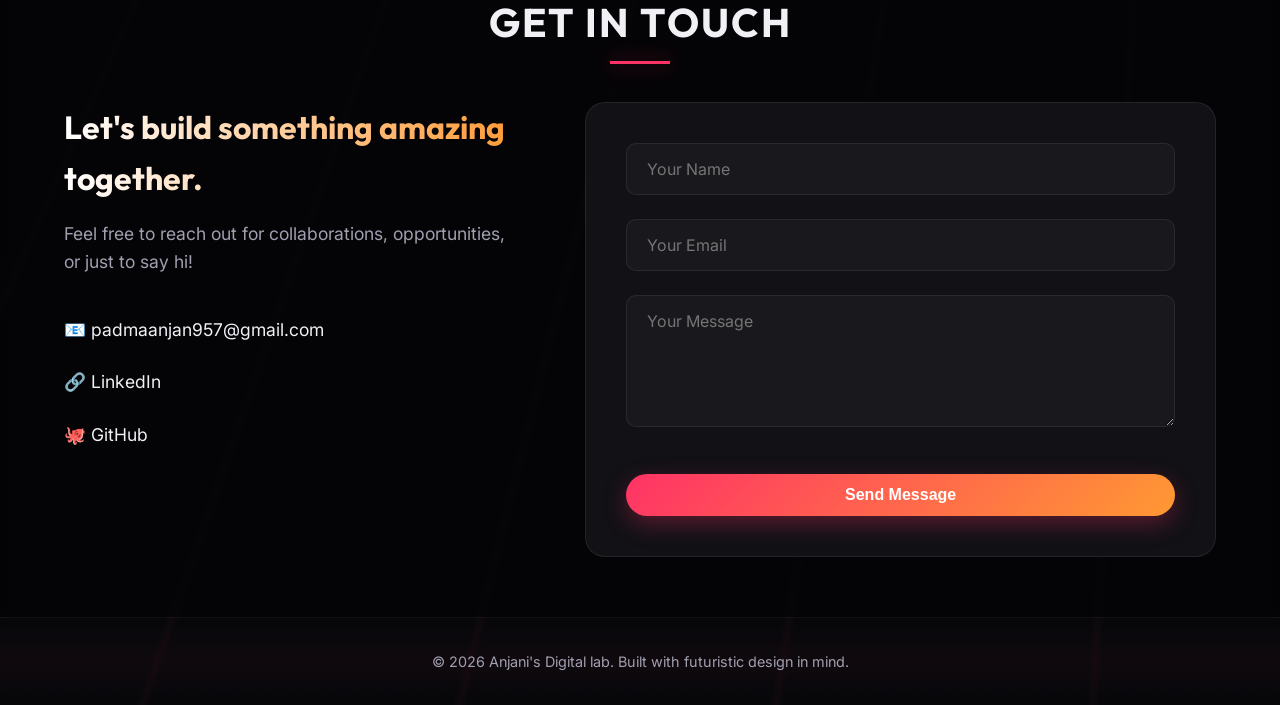
==== commit c1a7a3dd: "Add files via upload" ====
--- a/index.html
+++ b/index.html
@@ -6,6 +6,7 @@
     <meta name="viewport" content="width=device-width, initial-scale=1.0">
     <meta name="description" content="Portfolio of a software developer passionate about Salesforce and AI.">
     <title>Anjani Kumar Padma</title>
+    <link rel="icon" type="image/svg+xml" href="favicon.svg">
     <link rel="stylesheet" href="style.css">
     <link
         href="https://fonts.googleapis.com/css2?family=Inter:wght@300;400;600;800&family=Outfit:wght@400;700;900&display=swap"
